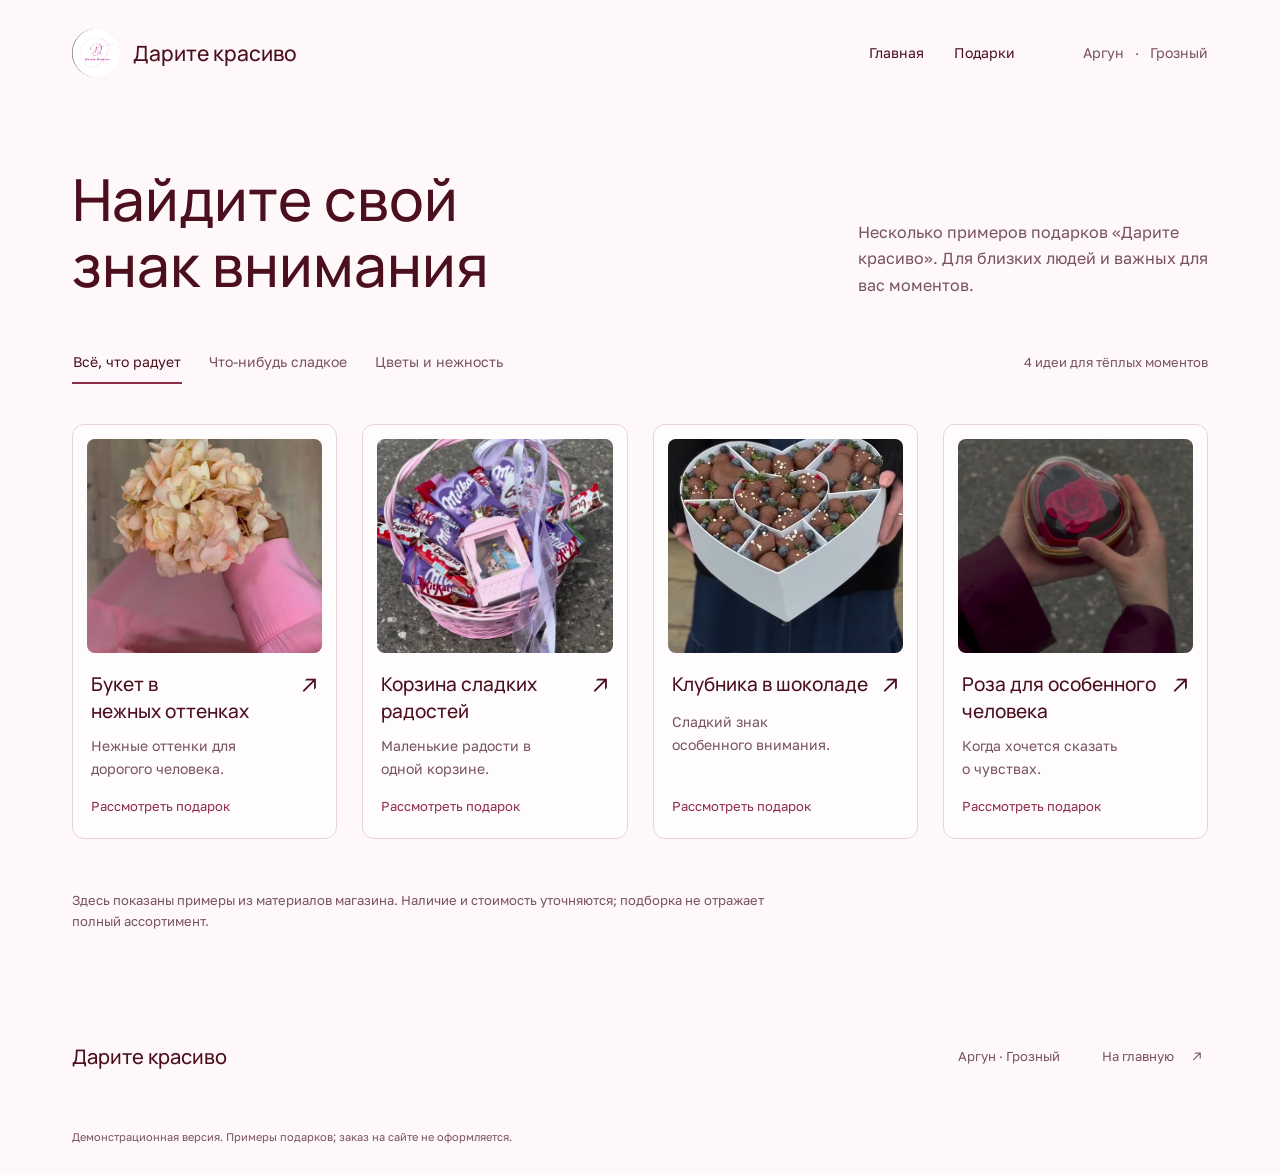
==== catalog.html @ da25262b "Add files via upload" ====
<!doctype html>
<html lang="ru"><head><meta charset="utf-8"><meta name="viewport" content="width=device-width,initial-scale=1"><meta name="description" content="Примеры подарков магазина Дарите красиво: цветы, сладкая корзина, клубника в шоколаде и подарок с розой."><meta name="theme-color" content="#fff8fa"><meta name="robots" content="noindex,nofollow"><title>Подарки — Дарите красиво</title><link rel="stylesheet" href="styles.css"><script src="script.js" defer></script></head>
<body class="catalog-page"><a class="skip-link" href="#main">Перейти к содержимому</a>
<header class="site-header"><a class="brand" href="index.html" aria-label="Дарите красиво — главная"><span class="logo-crop"><img src="assets/photos/logo-screen.jpg" width="1080" height="2400" alt=""></span><span>Дарите красиво</span></a><nav class="main-nav" aria-label="Основная навигация"><a href="index.html">Главная</a><a href="catalog.html" aria-current="page">Подарки</a></nav><p class="header-location">Аргун <span aria-hidden="true">·</span> Грозный</p></header>
<main id="main" class="catalog-main section-frame"><div class="catalog-heading"><h1>Найдите свой<br>знак внимания</h1><p>Несколько примеров подарков «Дарите красиво». Для близких людей и важных для вас моментов.</p></div>
<div class="catalog-toolbar"><div class="catalog-filters" role="group" aria-label="Показать подарки по категории" hidden><button type="button" data-filter="all" aria-pressed="true">Всё, что радует</button><button type="button" data-filter="sweets" aria-pressed="false">Что-нибудь сладкое</button><button type="button" data-filter="flowers" aria-pressed="false">Цветы и нежность</button></div><p id="catalog-count" role="status" aria-live="polite">4 идеи для тёплых моментов</p></div>
<div class="catalog-grid">
  <article class="catalog-item" data-category="flowers"><a class="gift-card" href="gift.html?item=bouquet#bouquet"><div class="image-viewport"><div class="photo crop-bouquet"><img src="assets/photos/bouquet.jpg" width="1080" height="2400" alt="Нежный светло-розовый букет в руках"></div></div><div class="catalog-card-caption"><h2>Букет в нежных оттенках</h2><span aria-hidden="true">↗</span></div><p>Нежные оттенки для дорогого человека.</p><span class="card-action">Рассмотреть подарок</span></a></article>
  <article class="catalog-item" data-category="sweets"><a class="gift-card" href="gift.html?item=basket#basket"><div class="image-viewport"><div class="photo crop-basket"><img src="assets/photos/basket.jpg" width="1080" height="2400" alt="Розовая корзина с разными сладостями"></div></div><div class="catalog-card-caption"><h2>Корзина сладких радостей</h2><span aria-hidden="true">↗</span></div><p>Маленькие радости в одной корзине.</p><span class="card-action">Рассмотреть подарок</span></a></article>
  <article class="catalog-item" data-category="sweets"><a class="gift-card" href="gift.html?item=strawberry#strawberry"><div class="image-viewport"><div class="photo crop-strawberry"><img src="assets/photos/strawberry.jpg" width="1080" height="2400" alt="Клубника в шоколаде в подарочной коробке-сердце" loading="lazy"></div></div><div class="catalog-card-caption"><h2>Клубника в шоколаде</h2><span aria-hidden="true">↗</span></div><p>Сладкий знак особенного внимания.</p><span class="card-action">Рассмотреть подарок</span></a></article>
  <article class="catalog-item" data-category="flowers"><a class="gift-card" href="gift.html?item=rose#rose"><div class="image-viewport"><div class="photo crop-rose"><img src="assets/photos/rose.jpg" width="1080" height="2400" alt="Подарочная коробочка с розой в руках" loading="lazy"></div></div><div class="catalog-card-caption"><h2>Роза для особенного человека</h2><span aria-hidden="true">↗</span></div><p>Когда хочется сказать о чувствах.</p><span class="card-action">Рассмотреть подарок</span></a></article>
</div><p class="catalog-disclaimer">Здесь показаны примеры из материалов магазина. Наличие и стоимость уточняются; подборка не отражает полный ассортимент.</p>
</main><footer class="site-footer section-frame"><a class="footer-brand" href="index.html">Дарите красиво</a><p>Аргун · Грозный</p><a class="back-top" href="index.html">На главную <span aria-hidden="true">↗</span></a><small class="demo-note">Демонстрационная версия. Примеры подарков; заказ на сайте не оформляется.</small></footer></body></html>
---- styles.css ----
@font-face{font-family:Manrope;src:url("assets/fonts/Manrope.ttf") format("truetype");font-style:normal;font-weight:200 800;font-display:swap}
@font-face{font-family:"Golos Text";src:url("assets/fonts/GolosText.ttf") format("truetype");font-style:normal;font-weight:400 900;font-display:swap}
:root{--bg:#fff8fa;--surface:#f9e9ee;--soft-pink:#f7d6dc;--text:#4b0f1e;--muted:#78525d;--accent:#8e2b44;--accent-hover:#6d1d32;--line:#ddb7c3;--focus:#6d1d32;--body:"Golos Text",Arial,sans-serif;--heading:Manrope,Arial,sans-serif}
*{box-sizing:border-box}[hidden]{display:none!important}html{scroll-behavior:smooth;scroll-padding-top:24px}body{margin:0;background:var(--bg);color:var(--text);font:16px/1.65 var(--body)}h1,h2,h3,p,figure{margin:0}a{color:inherit;text-underline-offset:5px;touch-action:manipulation}img{display:block}a:focus-visible{outline:3px solid var(--focus);outline-offset:5px;border-radius:2px}h1,h2,h3{font-family:var(--heading);font-weight:500}h1,h2{text-wrap:balance}p{text-wrap:pretty}.section-frame{max-width:1440px;margin-inline:auto;padding-inline:72px}.skip-link{position:absolute;left:20px;top:-100px;z-index:10;padding:12px 20px;background:white}.skip-link:focus{top:12px}.site-header{max-width:1440px;min-height:106px;margin:auto;padding:23px 72px;display:flex;align-items:center;gap:32px;border-bottom:1px solid var(--line)}.brand{display:flex;align-items:center;gap:13px;font-family:var(--heading);font-weight:500;font-size:21px;line-height:1.15;text-decoration:none;white-space:nowrap}.logo-crop{display:block;width:48px;height:48px;flex:none;position:relative;overflow:hidden;border-radius:50%;background:#fff}.logo-crop img{position:absolute;max-width:none;width:153%;height:auto;left:-26%;top:-120%}.main-nav{display:flex;gap:30px;margin-left:auto;font-size:14px}.main-nav a{padding:10px 0;text-decoration:none}.main-nav a:hover,.back-top:hover{text-decoration:underline}.header-location{font-size:14px;color:var(--muted);margin-left:36px}.header-location span{padding-inline:7px}.hero{min-height:690px;display:grid;grid-template-columns:1.03fr 1fr;align-items:center;gap:42px;padding-block:62px 76px}.hero-copy{position:relative;z-index:1}.hero h1{font-size:68px;line-height:1.12;letter-spacing:normal;max-width:680px}.hero h1 span{color:var(--accent)}.hero-copy>p{font-size:17px;line-height:1.7;max-width:390px;margin-top:25px;color:var(--muted)}.button{display:inline-flex;align-items:center;justify-content:space-between;gap:30px;min-height:54px;padding:15px 23px;font-size:15px;font-weight:500;text-decoration:none;border-radius:5px;transition:background-color 160ms ease-out}.primary-button{background:var(--accent);color:white}.primary-button:hover{background:var(--accent-hover)}.primary-button span{font-size:22px;line-height:1}.hero .button{margin-top:30px}.hero-composition{align-self:stretch;min-height:520px;position:relative}.hero-main-photo{position:absolute;top:12px;left:0;width:94%}.hero-main-photo .photo{--cw:1;--cx:0;--cy:.5;--ch:.35;--ratio:1.2857;border-radius:4px}.hero-detail-photo{position:absolute;width:44%;right:0;bottom:17px;border:8px solid var(--bg)}.hero-detail-photo .photo{--cw:1;--cx:0;--cy:.425;--ch:.425;--ratio:1.0588}.photo-caption{position:absolute;bottom:14px;left:0;max-width:48%;font-size:12px;line-height:1.6;color:var(--muted)}.photo{position:relative;overflow:hidden;background:var(--soft-pink);aspect-ratio:var(--ratio);isolation:isolate}.photo img{position:absolute;max-width:none;width:calc(100% / var(--cw));height:auto;left:calc(-100% * var(--cx) / var(--cw));top:calc(-100% * var(--cy) / var(--ch))}.crop-strawberry{--cw:1;--cx:0;--cy:.495;--ch:.305;--ratio:1.4754}.crop-basket{--cw:1;--cx:0;--cy:.425;--ch:.425;--ratio:1.0588}.crop-bouquet{--cw:1;--cx:0;--cy:.395;--ch:.44;--ratio:1.0227}.crop-rose{--cw:.9;--cx:.05;--cy:.44;--ch:.405;--ratio:1}.crop-storefront{--cw:1;--cx:0;--cy:.245;--ch:.46;--ratio:.9783}.gifts-section{padding-block:76px 70px;background:var(--surface)}.section-heading{display:flex;justify-content:space-between;align-items:end;gap:48px}.section-heading h2{font-size:43px;line-height:1.22}.section-heading>p{max-width:340px;color:var(--muted);font-size:16px;line-height:1.7}.gift-grid{display:grid;grid-template-columns:repeat(4,minmax(0,1fr));gap:25px;margin-top:44px}.gift .photo{border-radius:3px}.gift:nth-child(even){margin-top:50px}.gift-bouquet .photo{--cw:.82;--cx:.09;--cy:.395;--ch:.46125;--ratio:.8}.gift-basket .photo{--cw:.8;--cx:.1;--cy:.425;--ch:.435;--ratio:.8276}.gift-strawberry .photo{--cw:.8;--cx:.1;--cy:.495;--ch:.365;--ratio:.9863}.gift-rose .photo{--cw:.75;--cx:.125;--cy:.44;--ch:.397;--ratio:.85}.gift figcaption{margin-top:18px}.gift h3{font-size:19px;line-height:1.35}.gift figcaption p{font-size:14px;line-height:1.65;margin-top:9px;color:var(--muted)}.assortment-note{margin-top:47px;padding-top:29px;border-top:1px solid var(--line);display:flex;align-items:center;justify-content:space-between;gap:36px}.assortment-note>p{max-width:650px;font-size:15px;color:var(--muted)}.text-link{display:inline-flex;align-items:center;justify-content:space-between;gap:25px;min-height:44px;font-size:15px;white-space:nowrap}.text-link:hover{color:var(--accent)}.about-section{display:grid;grid-template-columns:1fr 1fr;gap:105px;align-items:center;padding-block:110px}.about-image{max-width:580px}.about-copy h2{font-size:44px;line-height:1.2;margin-bottom:27px}.about-copy>p{max-width:440px;color:var(--muted);font-size:16px}.about-copy>p+p{margin-top:18px}.shop-cities{border-top:1px solid var(--line);margin-top:32px;padding-top:25px}.shop-cities h3{font-size:19px;line-height:1.4}.shop-cities p{font-size:14px;color:var(--muted);max-width:370px;margin-top:10px}.closing-section{background:var(--soft-pink);padding-block:64px}.closing-inner{display:flex;align-items:center;justify-content:space-between;gap:40px}.closing-inner h2{font-size:48px;line-height:1.2}.closing-action{min-width:300px}.closing-action p{color:var(--muted);font-size:16px}.closing-action .button{margin-top:23px}.site-footer{display:flex;align-items:center;gap:36px;min-height:127px;padding-block:30px;font-size:13px;color:var(--muted)}.footer-brand{color:var(--text);font-family:var(--heading);font-size:20px;text-decoration:none;font-weight:500}.site-footer p{margin-left:auto}.back-top{text-decoration:none;min-height:44px;display:inline-flex;align-items:center;gap:18px;padding-inline:6px}
@media(min-width:1441px){.hero{min-height:720px}}
@media(max-width:1099px){.section-frame{padding-inline:36px}.site-header{padding:20px 36px;min-height:96px;gap:20px}.brand{font-size:19px}.main-nav{gap:22px}.header-location{margin-left:14px;font-size:12px}.hero{padding-block:47px 56px;gap:30px;min-height:610px}.hero h1{font-size:52px;line-height:1.14}.hero-copy>p{font-size:16px;max-width:330px}.hero-composition{min-height:475px}.hero-main-photo{top:35px;width:100%}.hero-main-photo .photo{--cw:.9;--cx:.05;--cy:.5;--ch:.35;--ratio:1.1571}.hero-detail-photo{width:49%;bottom:27px}.photo-caption{font-size:11px;bottom:24px;max-width:44%}.gifts-section{padding-block:60px}.section-heading h2{font-size:35px}.section-heading>p{max-width:290px;font-size:15px}.gift-grid{grid-template-columns:repeat(2,minmax(0,1fr));gap:32px 24px;margin-top:35px}.gift:nth-child(even){margin-top:28px}.gift h3{font-size:21px}.gift-bouquet .photo{--cw:1;--cx:0;--cy:.395;--ch:.44;--ratio:1.0227}.gift-basket .photo{--cw:1;--cx:0;--cy:.425;--ch:.425;--ratio:1.0588}.gift-strawberry .photo{--cw:1;--cx:0;--cy:.5;--ch:.35;--ratio:1.2857}.gift-rose .photo{--cw:.9;--cx:.05;--cy:.44;--ch:.405;--ratio:1}.assortment-note{margin-top:35px;gap:26px}.assortment-note>p{font-size:14px;max-width:440px}.about-section{padding-block:80px;gap:48px}.about-copy h2{font-size:35px}.about-copy>p{font-size:15px}.shop-cities h3{font-size:17px}.shop-cities p{font-size:13px}.closing-inner h2{font-size:39px}.closing-action{min-width:260px}.closing-action p{font-size:15px}.closing-section{padding-block:54px}.site-footer{min-height:110px}}
@media(max-width:767px){.site-header{flex-wrap:wrap;row-gap:14px;padding-block:18px}.brand{font-size:20px}.header-location{margin-left:auto;max-width:80px;text-align:right}.main-nav{order:3;width:100%;margin:0;gap:25px;font-size:13px;border-top:1px solid var(--line);padding-top:6px}.main-nav a{padding-block:8px}.hero{grid-template-columns:1fr;padding-block:35px 45px;gap:31px}.hero h1{font-size:49px;max-width:600px}.hero h1 br{display:none}.hero-copy>p{max-width:450px}.hero-composition{min-height:420px;width:100%;max-width:520px;margin-inline:auto}.hero-main-photo{top:0;width:92%}.hero-main-photo .photo{--cw:1;--cx:0;--cy:.5;--ch:.35;--ratio:1.2857}.hero-detail-photo{width:39%;bottom:15px}.photo-caption{left:0;bottom:14px;max-width:50%;font-size:12px}.section-heading{display:block}.section-heading>p{max-width:430px;margin-top:21px}.about-section{grid-template-columns:1fr;gap:36px}.about-image{max-width:500px;width:100%;margin-inline:auto}.about-image .photo{--cw:1;--cx:0;--cy:.245;--ch:.46;--ratio:.9783}.about-copy{max-width:560px}.about-copy>p{max-width:520px}.about-copy h2 br{display:none}.closing-inner{display:block}.closing-action{margin-top:24px}.site-footer{flex-wrap:wrap;gap:10px 24px}.site-footer p{margin:0}.back-top{margin-left:auto}.footer-brand{width:100%}}
@media(max-width:479px){.section-frame{padding-inline:22px}.site-header{padding-inline:22px}.brand{font-size:19px;gap:10px}.logo-crop{width:40px;height:40px}.header-location{font-size:11px;max-width:68px}.header-location span{padding-inline:1px}.hero{padding-block:31px 35px}.hero h1{font-size:43px;line-height:1.15}.hero-copy>p{font-size:15px;margin-top:21px;line-height:1.65}.hero .button{margin-top:25px}.button{font-size:14px;min-height:52px;padding:14px 20px;gap:26px}.hero-composition{min-height:320px}.hero-main-photo{width:100%}.hero-main-photo .photo{--cw:1;--cx:0;--cy:.5;--ch:.35;--ratio:1.2857}.hero-detail-photo{width:40%;right:-3px;bottom:5px;border-width:6px}.photo-caption{bottom:8px;max-width:50%;font-size:10px}.gifts-section{padding-block:43px}.section-heading h2{font-size:31px}.section-heading>p{font-size:15px;margin-top:20px}.gift-grid{gap:29px 16px;margin-top:29px}.gift:nth-child(even){margin-top:24px}.gift figcaption{margin-top:13px}.gift h3{font-size:17px;line-height:1.4}.gift figcaption p{font-size:12px;line-height:1.6;margin-top:7px}.gift-bouquet .photo{--cw:.8;--cx:.1;--cy:.395;--ch:.45;--ratio:.8}.gift-basket .photo{--cw:.8;--cx:.1;--cy:.425;--ch:.435;--ratio:.8276}.gift-strawberry .photo{--cw:.8;--cx:.1;--cy:.495;--ch:.365;--ratio:.9863}.gift-rose .photo{--cw:.75;--cx:.125;--cy:.44;--ch:.397;--ratio:.85}.assortment-note{display:block;margin-top:29px;padding-top:23px}.assortment-note>p{font-size:14px}.assortment-note .text-link{margin-top:15px}.about-section{padding-block:55px;gap:30px}.about-copy h2{font-size:32px;margin-bottom:22px}.about-copy>p{font-size:15px}.shop-cities{margin-top:26px;padding-top:21px}.shop-cities h3{font-size:18px}.shop-cities p{font-size:14px}.closing-section{padding-block:43px}.closing-inner h2{font-size:34px}.closing-action{margin-top:22px}.closing-action p{font-size:15px}.closing-action .button{margin-top:22px}.site-footer{padding-block:25px}.footer-brand{font-size:19px}.site-footer p{font-size:12px}.back-top{font-size:13px}}
@media(prefers-reduced-motion:reduce){html{scroll-behavior:auto}*{transition:none!important;animation:none!important}}

/* The demonstration catalogue uses the same palette and image treatment. */
.site-footer{flex-wrap:wrap}.demo-note{display:block;flex-basis:100%;font-size:11px;color:var(--muted);line-height:1.6;border-top:1px solid var(--line);padding-top:13px;margin-top:5px}.catalog-main{padding-block:60px 72px}.catalog-heading{display:flex;align-items:end;justify-content:space-between;gap:55px}.catalog-heading h1{font-size:58px;line-height:1.14;max-width:760px}.catalog-heading>p{font-size:16px;color:var(--muted);max-width:350px}.catalog-toolbar{margin-block:42px 32px;display:flex;align-items:center;justify-content:space-between;gap:24px;border-bottom:1px solid var(--line);padding-bottom:20px}.catalog-filters{display:flex;gap:26px;flex-wrap:wrap}.catalog-filters button{font-family:var(--body);font-size:14px;background:transparent;border:0;border-bottom:2px solid transparent;padding:10px 1px;min-height:44px;cursor:pointer;color:var(--muted);touch-action:manipulation}.catalog-filters button[aria-pressed=true]{color:var(--text);border-bottom-color:var(--accent)}.catalog-filters button:focus-visible{outline:3px solid var(--focus);outline-offset:5px}.catalog-toolbar>p{font-size:13px;color:var(--muted);white-space:nowrap}.catalog-grid{display:grid;grid-template-columns:repeat(2,minmax(0,1fr));gap:45px 34px}.gift-card{display:block;text-decoration:none}.gift-card:hover h2{text-decoration:underline;text-underline-offset:5px}.catalog-grid .crop-bouquet{--cw:1;--cx:0;--cy:.395;--ch:.44;--ratio:1.0227}.catalog-grid .crop-basket{--cw:1;--cx:0;--cy:.425;--ch:.425;--ratio:1.0588}.catalog-grid .crop-strawberry{--cw:1;--cx:0;--cy:.5;--ch:.35;--ratio:1.2857}.catalog-grid .crop-rose{--cw:.9;--cx:.05;--cy:.44;--ch:.405;--ratio:1}.catalog-card-caption{margin-top:19px;display:flex;align-items:center;justify-content:space-between;gap:18px}.catalog-card-caption h2{font-size:27px;line-height:1.3}.catalog-card-caption>span{font-size:27px}.gift-card>p{font-size:14px;color:var(--muted);margin-top:9px}.catalog-disclaimer{font-size:13px;color:var(--muted);max-width:780px;border-top:1px solid var(--line);padding-top:22px;margin-top:43px}.detail-main{padding-block:35px 70px}.detail-back{font-size:14px;justify-content:start;gap:14px}.detail-main>h1{font-size:52px;line-height:1.2;margin-block:24px 37px}.gift-detail{display:grid;grid-template-columns:1.1fr 1fr;gap:70px;align-items:center;padding-block:10px 55px;scroll-margin-top:30px}.gift-detail+.gift-detail{border-top:1px solid var(--line);padding-top:50px}.is-detail .gift-detail{border:0;padding-top:10px}.is-detail .detail-title{display:none}.detail-title{font-size:34px;line-height:1.2;margin-bottom:24px}.detail-description{font-size:19px;line-height:1.7;max-width:430px}.detail-status{margin-top:26px;font-size:16px;color:var(--text);border-top:1px solid var(--line);padding-top:23px}.detail-footnote{font-size:14px;color:var(--muted);margin-top:18px;max-width:430px}.detail-copy .text-link{margin-top:25px}.detail-image .photo{border-radius:4px}.detail-image .crop-strawberry{--cw:1;--cx:0;--cy:.5;--ch:.35;--ratio:1.2857}#gift-not-found{padding-block:15px 50px}#gift-not-found h2{font-size:25px;margin-bottom:15px}#gift-not-found p{color:var(--muted);margin-bottom:25px}
@media(max-width:1099px){.catalog-heading h1{font-size:47px}.catalog-heading>p{font-size:15px;max-width:300px}.catalog-main{padding-block:45px 60px}.catalog-filters{gap:20px}.catalog-grid{gap:35px 25px}.catalog-card-caption h2{font-size:24px}.catalog-toolbar{align-items:start}.gift-detail{gap:40px}.detail-main>h1{font-size:43px}.detail-description{font-size:17px}.detail-status{font-size:15px}.detail-footnote{font-size:13px}}
@media(max-width:767px){.catalog-heading{display:block}.catalog-heading h1{font-size:44px;max-width:600px}.catalog-heading>p{max-width:460px;margin-top:24px}.catalog-toolbar{display:block;margin-block:30px 25px}.catalog-toolbar>p{margin-top:10px}.catalog-filters{gap:20px}.catalog-card-caption h2{font-size:21px}.gift-card>p{font-size:13px}.gift-detail{grid-template-columns:1fr;gap:28px;max-width:600px}.detail-main>h1{font-size:39px;margin-block:20px 29px}.detail-image{max-width:600px;width:100%}.detail-description{max-width:560px}.detail-footnote{max-width:560px}.detail-status{margin-top:22px}.detail-copy .text-link{margin-top:19px}}
@media(max-width:479px){.catalog-main{padding-block:32px 45px}.catalog-heading h1{font-size:37px}.catalog-heading>p{font-size:15px;margin-top:21px}.catalog-toolbar{margin-block:24px}.catalog-filters{gap:14px}.catalog-filters button{font-size:12px}.catalog-toolbar>p{font-size:12px}.catalog-grid{grid-template-columns:1fr;gap:32px}.catalog-card-caption{margin-top:15px}.catalog-card-caption h2{font-size:24px}.gift-card>p{font-size:13px}.catalog-disclaimer{font-size:12px;margin-top:29px}.detail-main{padding-block:24px 45px}.detail-main>h1{font-size:35px}.detail-description{font-size:17px}.detail-title{font-size:29px}.detail-status{font-size:15px}.detail-footnote{font-size:13px}.demo-note{font-size:10px}.gift-detail{padding-bottom:30px}}

/* Images zoom inside a stable viewport: the screenshot crop never changes. */
.image-viewport{overflow:hidden;border-radius:4px;isolation:isolate}.image-viewport>.photo{transform:scale(1);transform-origin:center;transition:transform 650ms cubic-bezier(.22,1,.36,1)}.primary-button>span,.text-link>span,.catalog-card-caption>span{display:inline-block;transition:transform 220ms ease-out}.gift-card:focus-visible .photo,.image-viewport:focus-within>.photo,.image-viewport.is-zoomed>.photo{transform:scale(1.04)}.gift-card:focus-visible .catalog-card-caption>span,.primary-button:focus-visible>span,.text-link:focus-visible>span{transform:translate(2px,-2px)}
@media(hover:hover) and (pointer:fine){.image-viewport:hover>.photo,.gift-card:hover .photo{transform:scale(1.04)}.gift-card:hover .catalog-card-caption>span,.primary-button:hover>span,.text-link:hover>span{transform:translate(2px,-2px)}}

/* A compact catalogue, with the same calculated frame ratio for every gift. */
.catalog-grid{grid-template-columns:repeat(2,minmax(0,1fr));gap:34px 24px}.catalog-grid .photo{aspect-ratio:1.1}.catalog-grid .crop-bouquet{--cw:1;--cx:0;--cy:.395;--ch:.409091}.catalog-grid .crop-basket{--cw:1;--cx:0;--cy:.425;--ch:.409091}.catalog-grid .crop-strawberry{--cw:.85;--cx:.075;--cy:.5;--ch:.347727}.catalog-grid .crop-rose{--cw:.9;--cx:.05;--cy:.44;--ch:.368182}.catalog-card-caption{margin-top:15px;align-items:start;gap:12px}.catalog-card-caption h2{font-size:20px;line-height:1.4}.catalog-card-caption>span{font-size:22px;line-height:1.3}.gift-card>p{font-size:14px;line-height:1.65;margin-top:9px;color:var(--muted)}.card-action{display:inline-block;font-size:13px;text-decoration:underline;text-underline-offset:4px;margin-top:13px;color:var(--accent)}.catalog-filters button{color:var(--muted)}
@media(min-width:900px){.catalog-grid{grid-template-columns:repeat(3,minmax(0,1fr));gap:34px 25px}.catalog-card-caption h2{font-size:19px}}
@media(min-width:1200px){.catalog-grid{grid-template-columns:repeat(4,minmax(0,1fr));gap:30px 25px}}
@media(max-width:479px){.catalog-grid{grid-template-columns:repeat(2,minmax(0,1fr));gap:28px 16px}.catalog-card-caption{margin-top:12px;gap:7px}.catalog-card-caption h2{font-size:16px;line-height:1.4}.catalog-card-caption>span{font-size:18px}.gift-card>p{font-size:12px;line-height:1.65}.card-action{font-size:11px;margin-top:11px}.catalog-filters{gap:10px 17px}.catalog-filters button{font-size:12px}}
@media(max-width:340px){.catalog-grid{grid-template-columns:1fr}.catalog-card-caption h2{font-size:20px}.gift-card>p{font-size:14px}.card-action{font-size:13px}}
@media(prefers-reduced-motion:reduce){.image-viewport>.photo,.primary-button>span,.text-link>span,.catalog-card-caption>span{transform:none!important;transition:none!important}}

/* Whole cards move as one object: image, title and description. */
.gift,.gift-card,.about-section,.hero-composition,.gift-detail{translate:0 0;scale:1;transition:translate 420ms cubic-bezier(.22,1,.36,1),scale 420ms cubic-bezier(.22,1,.36,1),box-shadow 420ms ease-out}
.gift,.gift-card{position:relative;transform-origin:center;background:var(--bg)}
.gift{background:var(--surface)}
.gift-card:focus-visible{translate:0 -6px;scale:1.012;box-shadow:0 16px 30px #4b0f1e12}
.gift.is-active-block,.gift-card.is-active-block,.hero-composition.is-active-block,.gift-detail.is-active-block,.about-section.is-active-block{translate:0 -3px}
@media(hover:hover) and (pointer:fine){
  .gift:hover,.gift-card:hover{translate:0 -7px;scale:1.015;box-shadow:0 18px 32px #4b0f1e14;z-index:2}
  .hero-composition:hover,.about-section:hover,.gift-detail:hover{translate:0 -4px}
  .gift:hover .photo,.gift-card:hover .photo{transform:scale(1.015)}
}
@media(prefers-reduced-motion:reduce){.gift,.gift-card,.about-section,.hero-composition,.gift-detail{translate:none!important;scale:none!important;box-shadow:none!important;transition:none!important}}

/* Comfortable card interiors, including the area revealed by the hover shadow. */
.gift-card{height:100%;padding:14px 14px 20px;border:1px solid #e9d3da;border-radius:12px;background:#fffcfd;display:flex;flex-direction:column}
.gift-card>.image-viewport{border-radius:8px;flex:none}
.catalog-card-caption{margin:18px 4px 0;gap:14px}
.gift-card>p{margin:10px 4px 0}
.gift-card>.card-action{margin:auto 4px 0;padding-top:16px;align-self:flex-start}
.gift{padding:12px 12px 18px;border-radius:10px}
.gift figcaption{margin:17px 4px 0}
.hero-main-photo,.hero-detail-photo{padding:10px;border:1px solid #e9d3da;border-radius:12px;background:#fffcfd;box-shadow:0 12px 30px #4b0f1e0c;translate:0 0;rotate:0deg;scale:1;transition:translate 550ms cubic-bezier(.22,1,.36,1),rotate 550ms cubic-bezier(.22,1,.36,1),scale 550ms cubic-bezier(.22,1,.36,1),box-shadow 350ms ease-out}
.hero-detail-photo{padding:8px;z-index:2}
.hero-main-photo .image-viewport,.hero-detail-photo .image-viewport{border-radius:7px}
.hero-main-photo.is-active-block,.hero-detail-photo.is-active-block{translate:0 -4px;scale:1.01}
@media(hover:hover) and (pointer:fine){
 .hero-composition:hover{translate:0 0}
 .hero-main-photo:hover{translate:0 -9px;rotate:-1deg;scale:1.012;box-shadow:0 22px 42px #4b0f1e1a}
 .hero-detail-photo:hover{translate:0 -11px;rotate:2deg;scale:1.025;box-shadow:0 22px 38px #4b0f1e22}
}
/* A rounded invitation with an arrow set into its own soft circle. */
.primary-button{border-radius:999px;min-height:60px;padding:10px 11px 10px 26px;gap:26px;box-shadow:0 5px 14px #8e2b4414;transition:background-color 220ms ease-out,translate 280ms ease-out,box-shadow 280ms ease-out,scale 180ms ease-out}
.primary-button>span{display:inline-flex;align-items:center;justify-content:center;width:38px;height:38px;flex:none;border-radius:50%;background:#ffffff1f;font-size:22px;line-height:1}
.primary-button:focus-visible{translate:0 -2px;box-shadow:0 9px 22px #8e2b4422}
.primary-button:active{scale:.98}
@media(hover:hover) and (pointer:fine){.primary-button:hover{translate:0 -3px;box-shadow:0 10px 24px #8e2b4426}.primary-button:hover>span{transform:rotate(45deg);background:#ffffff30}}
@media(max-width:479px){
 .gift-card{padding:10px 10px 16px;border-radius:10px}
 .catalog-card-caption{margin:14px 2px 0;gap:8px}
 .gift-card>p{margin:9px 2px 0}
 .gift-card>.card-action{margin:auto 2px 0;padding-top:14px}
 .gift{padding:9px 9px 14px}
 .gift figcaption{margin:13px 2px 0}
 .hero-main-photo{padding:8px}.hero-detail-photo{padding:6px;border-width:1px}
 .primary-button{min-height:56px;padding:9px 10px 9px 23px;gap:20px}
 .primary-button>span{width:36px;height:36px}
}
@media(prefers-reduced-motion:reduce){.hero-main-photo,.hero-detail-photo,.primary-button{translate:none!important;rotate:none!important;scale:none!important;transition:none!important}.primary-button>span{transform:none!important}}

.catalog-filters button{position:relative;transition:color 220ms ease-out}
.catalog-filters button[aria-pressed=true]{border-bottom-color:transparent}
.catalog-filters button::after{content:"";position:absolute;left:0;right:0;bottom:-2px;height:2px;background:var(--accent);transform:scaleX(0);transform-origin:left;transition:transform 280ms cubic-bezier(.22,1,.36,1)}
.catalog-filters button[aria-pressed=true]::after{transform:scaleX(1)}
@media(prefers-reduced-motion:reduce){.catalog-filters button::after{transition:none!important}}

/* Thin card frames with comfortable spacing; action text stays unlined. */
.catalog-page .gift-card{border-color:#e9d3da;background:#fffcfd;box-shadow:none}
.catalog-page .gift-card:hover,.catalog-page .gift-card:focus-visible{box-shadow:none}
.catalog-page .catalog-toolbar{border-bottom:0;padding-bottom:8px}
.catalog-page .catalog-disclaimer{border-top:0;padding-top:8px}
.catalog-page .site-header{border-bottom:0}
.catalog-page .demo-note{border-top:0;padding-top:8px}
.catalog-page .card-action{text-decoration:none}
.catalog-page .gift-card:hover .card-action,.catalog-page .gift-card:focus-visible .card-action{text-decoration:none}
.catalog-page .gift-card:hover h2{text-decoration:none}
.gift-page .site-header,.gift-page .demo-note,.gift-page .detail-status,.gift-page .gift-detail+.gift-detail{border-color:transparent}
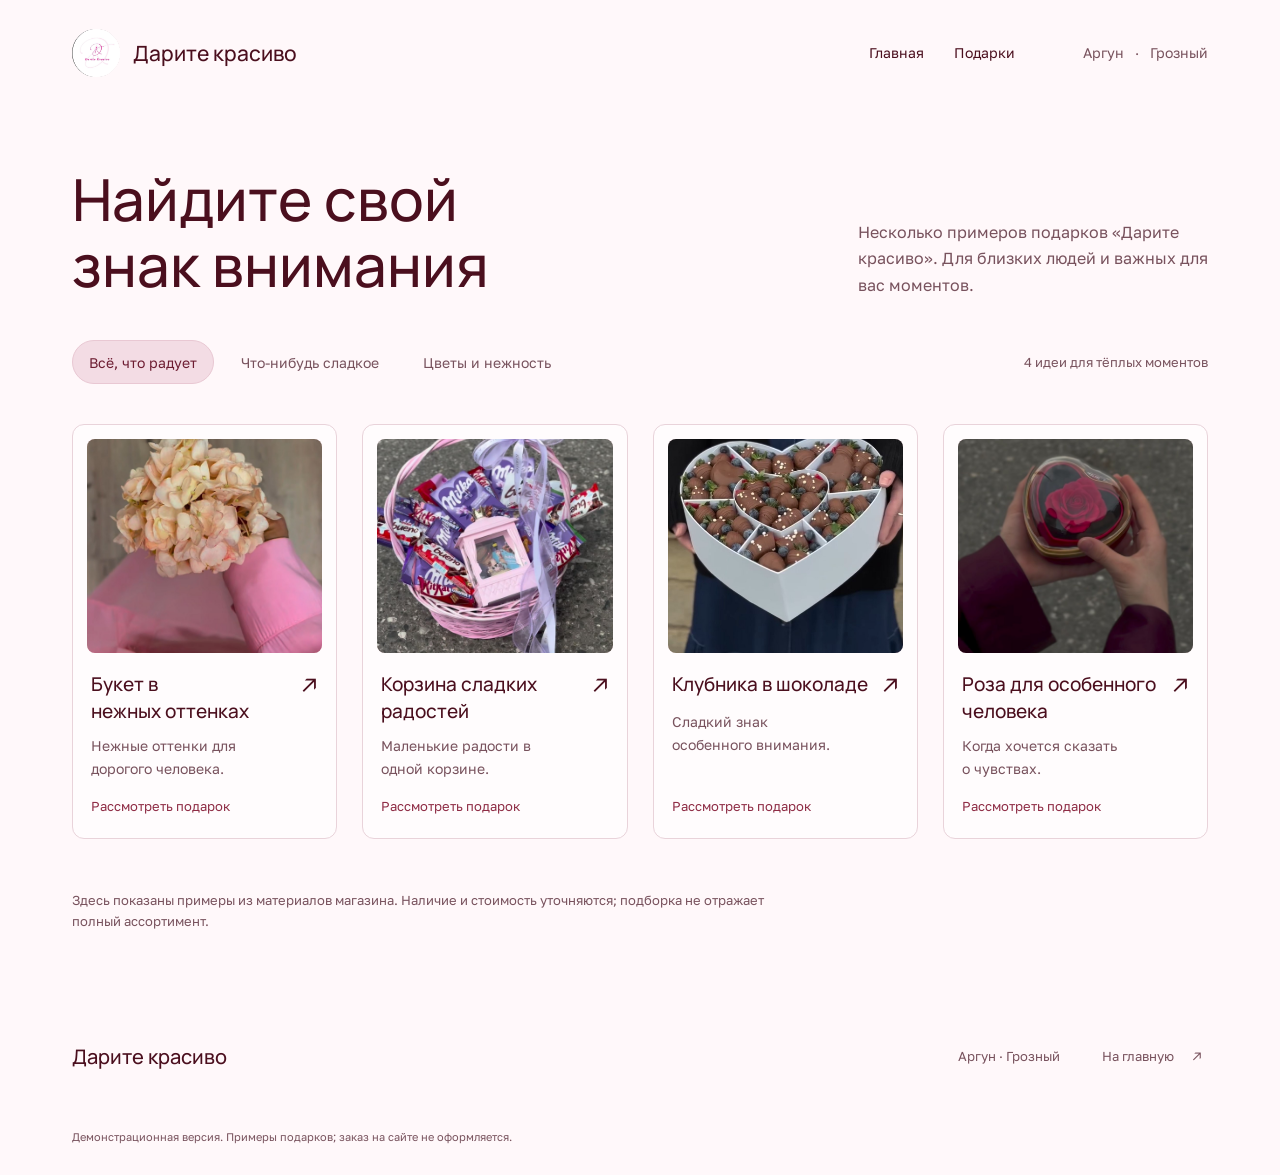
==== commit 16c4a04d: "Add files via upload" ====
--- a/catalog.html
+++ b/catalog.html
@@ -1,5 +1,5 @@
 <!doctype html>
-<html lang="ru"><head><meta charset="utf-8"><meta name="viewport" content="width=device-width,initial-scale=1"><meta name="description" content="Примеры подарков магазина Дарите красиво: цветы, сладкая корзина, клубника в шоколаде и подарок с розой."><meta name="theme-color" content="#fff8fa"><meta name="robots" content="noindex,nofollow"><title>Подарки — Дарите красиво</title><link rel="stylesheet" href="styles.css"><script src="script.js" defer></script></head>
+<html lang="ru"><head><meta charset="utf-8"><meta name="viewport" content="width=device-width,initial-scale=1"><meta name="description" content="Примеры подарков магазина Дарите красиво: цветы, сладкая корзина, клубника в шоколаде и подарок с розой."><meta name="theme-color" content="#fff8fa"><meta name="robots" content="noindex,nofollow"><title>Подарки — Дарите красиво</title><link rel="stylesheet" href="styles.css?v=20261107-mobile1"><script src="script.js?v=20261107-mobile1" defer></script></head>
 <body class="catalog-page"><a class="skip-link" href="#main">Перейти к содержимому</a>
 <header class="site-header"><a class="brand" href="index.html" aria-label="Дарите красиво — главная"><span class="logo-crop"><img src="assets/photos/logo-screen.jpg" width="1080" height="2400" alt=""></span><span>Дарите красиво</span></a><nav class="main-nav" aria-label="Основная навигация"><a href="index.html">Главная</a><a href="catalog.html" aria-current="page">Подарки</a></nav><p class="header-location">Аргун <span aria-hidden="true">·</span> Грозный</p></header>
 <main id="main" class="catalog-main section-frame"><div class="catalog-heading"><h1>Найдите свой<br>знак внимания</h1><p>Несколько примеров подарков «Дарите красиво». Для близких людей и важных для вас моментов.</p></div>
--- a/styles.css
+++ b/styles.css
@@ -92,3 +92,26 @@
 .catalog-page .gift-card:hover .card-action,.catalog-page .gift-card:focus-visible .card-action{text-decoration:none}
 .catalog-page .gift-card:hover h2{text-decoration:none}
 .gift-page .site-header,.gift-page .demo-note,.gift-page .detail-status,.gift-page .gift-detail+.gift-detail{border-color:transparent}
+
+/* Brand-coloured feedback for touch, selection and keyboard navigation. */
+::selection{background:#edc3d0;color:#4b0f1e}
+a,button{-webkit-tap-highlight-color:transparent}
+a:focus:not(:focus-visible),button:focus:not(:focus-visible){outline:none}
+a:focus-visible,button:focus-visible{outline:3px solid var(--focus);outline-offset:4px}
+.hero h1 span,.text-accent{color:var(--accent);background:#f7d6dc99;border-radius:.22em;padding-inline:.09em;box-decoration-break:clone;-webkit-box-decoration-break:clone}
+.shop-cities{border-top:0;background:#f9e9ee;border:1px solid #ecd4dc;border-radius:16px;padding:20px 24px}
+.catalog-filters{gap:8px 10px}
+.catalog-filters button{border:1px solid transparent;border-radius:999px;padding:10px 16px;transition:background-color 180ms ease-out,color 180ms ease-out,border-color 180ms ease-out}
+.catalog-filters button[aria-pressed=true]{background:#f3dce4;border-color:#e9c8d3;color:#6d1d32}
+.catalog-filters button::after{display:none}
+@media(hover:none) and (pointer:coarse){
+ .gift,.gift-card,.about-section,.hero-composition,.gift-detail,.hero-main-photo,.hero-detail-photo{transition-duration:200ms}
+ .gift.is-active-block,.gift-card.is-active-block{translate:0 -5px;scale:1.025;background:#f9e9ee;box-shadow:0 8px 18px #4b0f1e14}
+ .hero-main-photo.is-active-block{translate:0 -7px;rotate:-1deg;scale:1.02}
+ .hero-detail-photo.is-active-block{translate:0 -7px;rotate:2deg;scale:1.035}
+ .about-section.is-active-block,.gift-detail.is-active-block{translate:0 -4px;scale:1.008}
+ .image-viewport>.photo{transition-duration:260ms}
+ .catalog-filters button:active{background:#edc3d0}
+}
+@media(max-width:479px){.catalog-filters button{padding:10px 12px}.shop-cities{padding:18px;border-radius:14px}}
+@media(prefers-reduced-motion:reduce){.catalog-filters button{transition:none}.gift.is-active-block,.gift-card.is-active-block,.about-section.is-active-block,.gift-detail.is-active-block{translate:none!important;scale:none!important}}
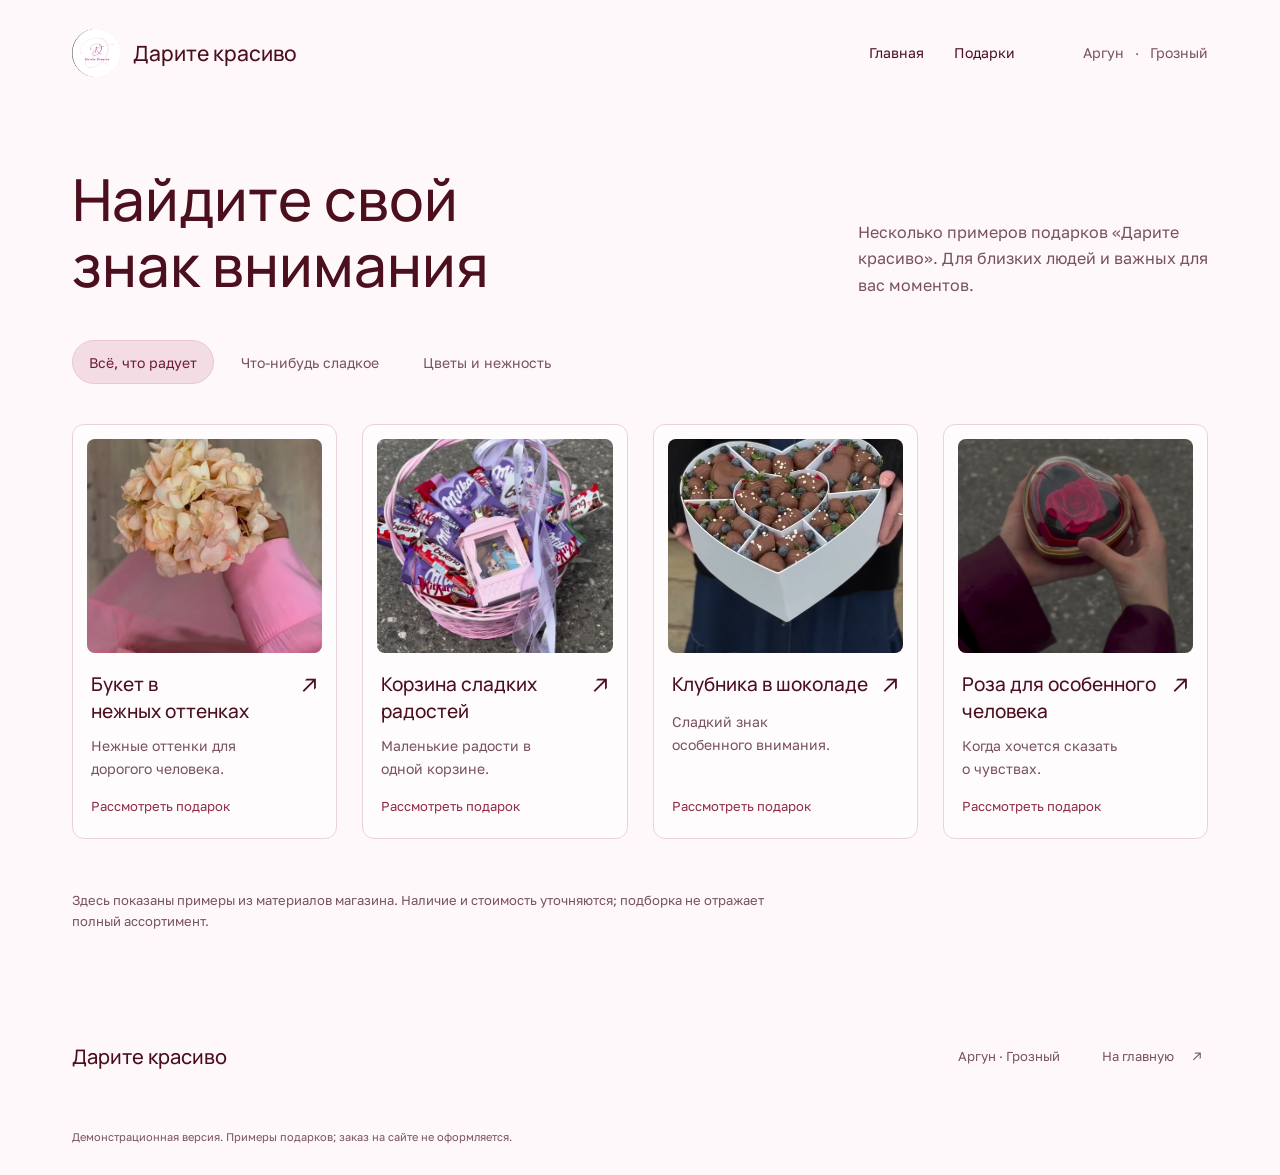
==== commit 851efdf4: "Add files via upload" ====
--- a/catalog.html
+++ b/catalog.html
@@ -1,5 +1,5 @@
 <!doctype html>
-<html lang="ru"><head><meta charset="utf-8"><meta name="viewport" content="width=device-width,initial-scale=1"><meta name="description" content="Примеры подарков магазина Дарите красиво: цветы, сладкая корзина, клубника в шоколаде и подарок с розой."><meta name="theme-color" content="#fff8fa"><meta name="robots" content="noindex,nofollow"><title>Подарки — Дарите красиво</title><link rel="stylesheet" href="styles.css?v=20261107-mobile1"><script src="script.js?v=20261107-mobile1" defer></script></head>
+<html lang="ru"><head><meta charset="utf-8"><meta name="viewport" content="width=device-width,initial-scale=1"><meta name="description" content="Примеры подарков магазина Дарите красиво: цветы, сладкая корзина, клубника в шоколаде и подарок с розой."><meta name="theme-color" content="#fff8fa"><meta name="robots" content="noindex,nofollow"><title>Подарки — Дарите красиво</title><link rel="stylesheet" href="styles.css?v=20261107-mobile4"><script src="script.js?v=20261107-mobile4" defer></script></head>
 <body class="catalog-page"><a class="skip-link" href="#main">Перейти к содержимому</a>
 <header class="site-header"><a class="brand" href="index.html" aria-label="Дарите красиво — главная"><span class="logo-crop"><img src="assets/photos/logo-screen.jpg" width="1080" height="2400" alt=""></span><span>Дарите красиво</span></a><nav class="main-nav" aria-label="Основная навигация"><a href="index.html">Главная</a><a href="catalog.html" aria-current="page">Подарки</a></nav><p class="header-location">Аргун <span aria-hidden="true">·</span> Грозный</p></header>
 <main id="main" class="catalog-main section-frame"><div class="catalog-heading"><h1>Найдите свой<br>знак внимания</h1><p>Несколько примеров подарков «Дарите красиво». Для близких людей и важных для вас моментов.</p></div>
--- a/styles.css
+++ b/styles.css
@@ -94,11 +94,28 @@
 .gift-page .site-header,.gift-page .demo-note,.gift-page .detail-status,.gift-page .gift-detail+.gift-detail{border-color:transparent}
 
 /* Brand-coloured feedback for touch, selection and keyboard navigation. */
+@keyframes gift-drift-main{0%,100%{transform:translate(0,0) rotate(0)}50%{transform:translate(-7px,-14px) rotate(-1.2deg)}}
+@keyframes gift-drift-detail{0%,100%{transform:translate(0,0) rotate(0)}50%{transform:translate(5px,12px) rotate(2deg)}}
+.hero-main-photo{animation:gift-drift-main 7s ease-in-out 1s infinite}
+.hero-detail-photo{animation:gift-drift-detail 7s ease-in-out 1s infinite}
+.hero-composition.is-motion-paused>figure,.hero-composition.is-offscreen>figure,.hero-composition.is-page-hidden>figure{animation-play-state:paused}
+.motion-toggle{display:block;margin-top:7px;min-height:44px;padding:0 8px 0 0;border:0;background:transparent;color:var(--muted);font:inherit;text-align:left;cursor:pointer}
+.motion-toggle:hover{color:var(--accent)}
+@media(max-width:479px){
+ @keyframes gift-drift-main{0%,100%{transform:translate(0,0) rotate(0)}50%{transform:translate(-4px,-12px) rotate(-1deg)}}
+ @keyframes gift-drift-detail{0%,100%{transform:translate(0,0) rotate(0)}50%{transform:translate(2px,9px) rotate(2deg)}}
+}
+@media(prefers-reduced-motion:reduce){.motion-toggle{display:none}}
+#catalog-count{position:absolute;width:1px;height:1px;padding:0;margin:-1px;overflow:hidden;clip-path:inset(50%);white-space:nowrap}
+.gifts-section{border-radius:36px}
+.text-accent{background:transparent!important;padding-inline:0!important;border-radius:0!important}
+@media(max-width:767px){.gifts-section{border-radius:26px}}
 ::selection{background:#edc3d0;color:#4b0f1e}
 a,button{-webkit-tap-highlight-color:transparent}
 a:focus:not(:focus-visible),button:focus:not(:focus-visible){outline:none}
 a:focus-visible,button:focus-visible{outline:3px solid var(--focus);outline-offset:4px}
-.hero h1 span,.text-accent{color:var(--accent);background:#f7d6dc99;border-radius:.22em;padding-inline:.09em;box-decoration-break:clone;-webkit-box-decoration-break:clone}
+.hero h1 span{color:var(--accent);font-weight:650;font-size:1.04em}
+.text-accent{color:var(--accent)}
 .shop-cities{border-top:0;background:#f9e9ee;border:1px solid #ecd4dc;border-radius:16px;padding:20px 24px}
 .catalog-filters{gap:8px 10px}
 .catalog-filters button{border:1px solid transparent;border-radius:999px;padding:10px 16px;transition:background-color 180ms ease-out,color 180ms ease-out,border-color 180ms ease-out}
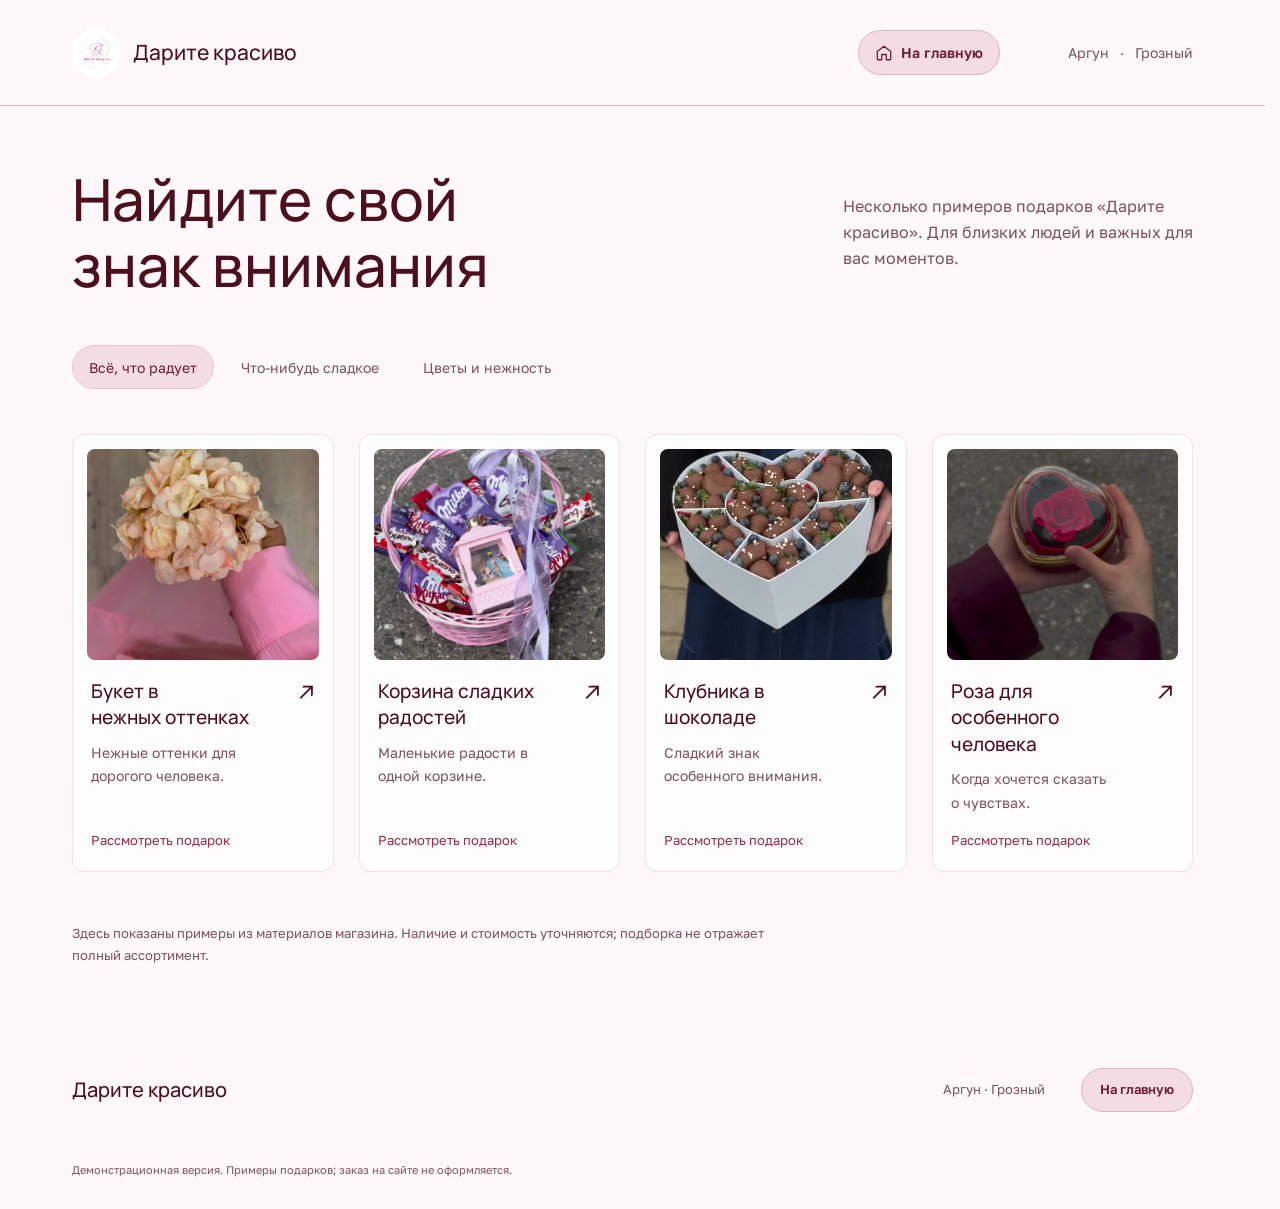
==== commit 3f152427: "Add files via upload" ====
--- a/catalog.html
+++ b/catalog.html
@@ -1,7 +1,7 @@
 <!doctype html>
-<html lang="ru"><head><meta charset="utf-8"><meta name="viewport" content="width=device-width,initial-scale=1"><meta name="description" content="Примеры подарков магазина Дарите красиво: цветы, сладкая корзина, клубника в шоколаде и подарок с розой."><meta name="theme-color" content="#fff8fa"><meta name="robots" content="noindex,nofollow"><title>Подарки — Дарите красиво</title><link rel="stylesheet" href="styles.css?v=20261107-mobile4"><script src="script.js?v=20261107-mobile4" defer></script></head>
+<html lang="ru"><head><script>try{const k="darite:page-entry",v=sessionStorage.getItem(k);sessionStorage.removeItem(k);if(v===location.pathname+location.search){document.documentElement.classList.add("page-enter");setTimeout(()=>document.documentElement.classList.add("page-ready"),1800)}}catch(e){}</script><meta charset="utf-8"><meta name="viewport" content="width=device-width,initial-scale=1"><meta name="description" content="Примеры подарков магазина Дарите красиво: цветы, сладкая корзина, клубника в шоколаде и подарок с розой."><meta name="theme-color" content="#fff8fa"><meta name="robots" content="noindex,nofollow"><title>Подарки — Дарите красиво</title><link rel="preload" href="assets/fonts/Manrope.ttf" as="font" type="font/ttf" crossorigin><link rel="preload" href="assets/fonts/GolosText.ttf" as="font" type="font/ttf" crossorigin><link rel="stylesheet" href="styles.css?v=20261107-mobile14"><script src="script.js?v=20261107-mobile14" defer></script></head>
 <body class="catalog-page"><a class="skip-link" href="#main">Перейти к содержимому</a>
-<header class="site-header"><a class="brand" href="index.html" aria-label="Дарите красиво — главная"><span class="logo-crop"><img src="assets/photos/logo-screen.jpg" width="1080" height="2400" alt=""></span><span>Дарите красиво</span></a><nav class="main-nav" aria-label="Основная навигация"><a href="index.html">Главная</a><a href="catalog.html" aria-current="page">Подарки</a></nav><p class="header-location">Аргун <span aria-hidden="true">·</span> Грозный</p></header>
+<header class="site-header"><a class="brand" href="index.html" aria-label="Дарите красиво — главная"><span class="logo-crop"><img src="assets/photos/logo-screen.jpg" width="1080" height="2400" alt=""></span><span>Дарите красиво</span></a><nav class="main-nav" aria-label="Основная навигация"><a class="home-link" href="index.html"><svg width="18" height="18" viewBox="0 0 24 24" fill="none" stroke="currentColor" stroke-width="1.7" stroke-linecap="round" stroke-linejoin="round" aria-hidden="true"><path d="m3 10 9-7 9 7v10a1 1 0 0 1-1 1h-5v-7H9v7H4a1 1 0 0 1-1-1Z"/></svg>На главную</a></nav><p class="header-location">Аргун <span aria-hidden="true">·</span> Грозный</p></header>
 <main id="main" class="catalog-main section-frame"><div class="catalog-heading"><h1>Найдите свой<br>знак внимания</h1><p>Несколько примеров подарков «Дарите красиво». Для близких людей и важных для вас моментов.</p></div>
 <div class="catalog-toolbar"><div class="catalog-filters" role="group" aria-label="Показать подарки по категории" hidden><button type="button" data-filter="all" aria-pressed="true">Всё, что радует</button><button type="button" data-filter="sweets" aria-pressed="false">Что-нибудь сладкое</button><button type="button" data-filter="flowers" aria-pressed="false">Цветы и нежность</button></div><p id="catalog-count" role="status" aria-live="polite">4 идеи для тёплых моментов</p></div>
 <div class="catalog-grid">
@@ -10,4 +10,4 @@
   <article class="catalog-item" data-category="sweets"><a class="gift-card" href="gift.html?item=strawberry#strawberry"><div class="image-viewport"><div class="photo crop-strawberry"><img src="assets/photos/strawberry.jpg" width="1080" height="2400" alt="Клубника в шоколаде в подарочной коробке-сердце" loading="lazy"></div></div><div class="catalog-card-caption"><h2>Клубника в шоколаде</h2><span aria-hidden="true">↗</span></div><p>Сладкий знак особенного внимания.</p><span class="card-action">Рассмотреть подарок</span></a></article>
   <article class="catalog-item" data-category="flowers"><a class="gift-card" href="gift.html?item=rose#rose"><div class="image-viewport"><div class="photo crop-rose"><img src="assets/photos/rose.jpg" width="1080" height="2400" alt="Подарочная коробочка с розой в руках" loading="lazy"></div></div><div class="catalog-card-caption"><h2>Роза для особенного человека</h2><span aria-hidden="true">↗</span></div><p>Когда хочется сказать о чувствах.</p><span class="card-action">Рассмотреть подарок</span></a></article>
 </div><p class="catalog-disclaimer">Здесь показаны примеры из материалов магазина. Наличие и стоимость уточняются; подборка не отражает полный ассортимент.</p>
-</main><footer class="site-footer section-frame"><a class="footer-brand" href="index.html">Дарите красиво</a><p>Аргун · Грозный</p><a class="back-top" href="index.html">На главную <span aria-hidden="true">↗</span></a><small class="demo-note">Демонстрационная версия. Примеры подарков; заказ на сайте не оформляется.</small></footer></body></html>
+</main><footer class="site-footer section-frame"><a class="footer-brand" href="index.html">Дарите красиво</a><p>Аргун · Грозный</p><a class="back-top footer-home" href="index.html">На главную</a><small class="demo-note">Демонстрационная версия. Примеры подарков; заказ на сайте не оформляется.</small></footer></body></html>
--- a/styles.css
+++ b/styles.css
@@ -82,18 +82,38 @@
 @media(prefers-reduced-motion:reduce){.catalog-filters button::after{transition:none!important}}
 
 /* Thin card frames with comfortable spacing; action text stays unlined. */
-.catalog-page .gift-card{border-color:#e9d3da;background:#fffcfd;box-shadow:none}
+.catalog-page .gift-card{border-color:#f0e2e7;background:#fffcfd;box-shadow:0 3px 14px #4b0f1e04}
 .catalog-page .gift-card:hover,.catalog-page .gift-card:focus-visible{box-shadow:none}
 .catalog-page .catalog-toolbar{border-bottom:0;padding-bottom:8px}
 .catalog-page .catalog-disclaimer{border-top:0;padding-top:8px}
-.catalog-page .site-header{border-bottom:0}
+.catalog-page .site-header{border-bottom:1px solid var(--line)}
 .catalog-page .demo-note{border-top:0;padding-top:8px}
 .catalog-page .card-action{text-decoration:none}
 .catalog-page .gift-card:hover .card-action,.catalog-page .gift-card:focus-visible .card-action{text-decoration:none}
 .catalog-page .gift-card:hover h2{text-decoration:none}
-.gift-page .site-header,.gift-page .demo-note,.gift-page .detail-status,.gift-page .gift-detail+.gift-detail{border-color:transparent}
+.gift-page .demo-note,.gift-page .detail-status,.gift-page .gift-detail+.gift-detail{border-color:transparent}
 
 /* Brand-coloured feedback for touch, selection and keyboard navigation. */
+/* A single fade per document; no snapshot/entrance animation overlap. */
+html{background:var(--bg)}
+@keyframes page-unveil{from{opacity:1}to{opacity:0}}
+html.page-enter::after,.page-cover{content:"";position:fixed;inset:0;background:var(--bg);z-index:1000;pointer-events:none}
+html.page-enter::after{opacity:1}
+html.page-enter.page-ready::after{animation:page-unveil 360ms cubic-bezier(.2,.7,.3,1) both}
+.page-cover{opacity:0}
+@media(prefers-reduced-motion:reduce){html.page-enter::after,.page-cover{display:none}}
+/* Keep the content width unchanged when filtering changes the page height. */
+html{scrollbar-gutter:stable}
+@supports not (scrollbar-gutter:stable){html{overflow-y:scroll}}
+.catalog-heading{align-items:center}
+@media(min-width:768px) and (max-width:1099px){.catalog-heading{display:block}.catalog-heading>p{max-width:540px;margin-top:22px}}
+.catalog-grid{overflow-anchor:none}
+.main-nav{align-items:center}
+.main-nav .home-link{display:inline-flex;align-items:center;gap:8px;min-height:44px;padding:10px 16px;border:1px solid #dfb3c1;border-radius:999px;background:#f3dce4;color:#6d1d32;font-weight:600;white-space:nowrap;text-decoration:none}
+.home-link svg{flex:none}
+.site-footer .footer-home{min-height:44px;padding:10px 18px;border:1px solid #dfb3c1;border-radius:999px;background:#f3dce4;color:#6d1d32;font-weight:600;text-decoration:none}
+@media(max-width:767px){.site-header{row-gap:18px;padding-bottom:18px}.main-nav{padding-top:18px;gap:24px}}
+@media(hover:hover) and (pointer:fine){.main-nav .home-link:hover{background:#edc3d0;text-decoration:none}}
 @keyframes gift-drift-main{0%,100%{transform:translate(0,0) rotate(0)}50%{transform:translate(-7px,-14px) rotate(-1.2deg)}}
 @keyframes gift-drift-detail{0%,100%{transform:translate(0,0) rotate(0)}50%{transform:translate(5px,12px) rotate(2deg)}}
 .hero-main-photo{animation:gift-drift-main 7s ease-in-out 1s infinite}
@@ -117,17 +137,22 @@
 .hero h1 span{color:var(--accent);font-weight:650;font-size:1.04em}
 .text-accent{color:var(--accent)}
 .shop-cities{border-top:0;background:#f9e9ee;border:1px solid #ecd4dc;border-radius:16px;padding:20px 24px}
-.catalog-filters{gap:8px 10px}
+.catalog-filters{gap:8px 10px;flex-wrap:nowrap;overflow-x:auto;max-width:100%;min-width:0;padding-block:5px;scrollbar-width:thin;scrollbar-color:#ddb7c3 transparent}
+.catalog-filters button{flex:none;white-space:nowrap}
+.logo-crop img{width:160%;left:-30%;top:-128%}
+@media(max-width:767px){
+ .header-location{max-width:none;white-space:nowrap;font-size:12px;line-height:1.4}
+ .header-location span{padding-inline:4px}
+ .catalog-filters{gap:8px}
+ .catalog-filters button{font-size:12px;padding-inline:12px}
+}
+@media(max-width:399px){.site-header{column-gap:12px}.header-location{font-size:10px}.brand{font-size:16px;gap:8px}.header-location span{padding-inline:1px}}
 .catalog-filters button{border:1px solid transparent;border-radius:999px;padding:10px 16px;transition:background-color 180ms ease-out,color 180ms ease-out,border-color 180ms ease-out}
 .catalog-filters button[aria-pressed=true]{background:#f3dce4;border-color:#e9c8d3;color:#6d1d32}
 .catalog-filters button::after{display:none}
 @media(hover:none) and (pointer:coarse){
- .gift,.gift-card,.about-section,.hero-composition,.gift-detail,.hero-main-photo,.hero-detail-photo{transition-duration:200ms}
- .gift.is-active-block,.gift-card.is-active-block{translate:0 -5px;scale:1.025;background:#f9e9ee;box-shadow:0 8px 18px #4b0f1e14}
- .hero-main-photo.is-active-block{translate:0 -7px;rotate:-1deg;scale:1.02}
- .hero-detail-photo.is-active-block{translate:0 -7px;rotate:2deg;scale:1.035}
- .about-section.is-active-block,.gift-detail.is-active-block{translate:0 -4px;scale:1.008}
- .image-viewport>.photo{transition-duration:260ms}
+ .gift-card:focus-visible{translate:none;scale:none;box-shadow:none}
+ .gift-card:focus-visible .photo,.image-viewport:focus-within>.photo{transform:none}
  .catalog-filters button:active{background:#edc3d0}
 }
 @media(max-width:479px){.catalog-filters button{padding:10px 12px}.shop-cities{padding:18px;border-radius:14px}}
